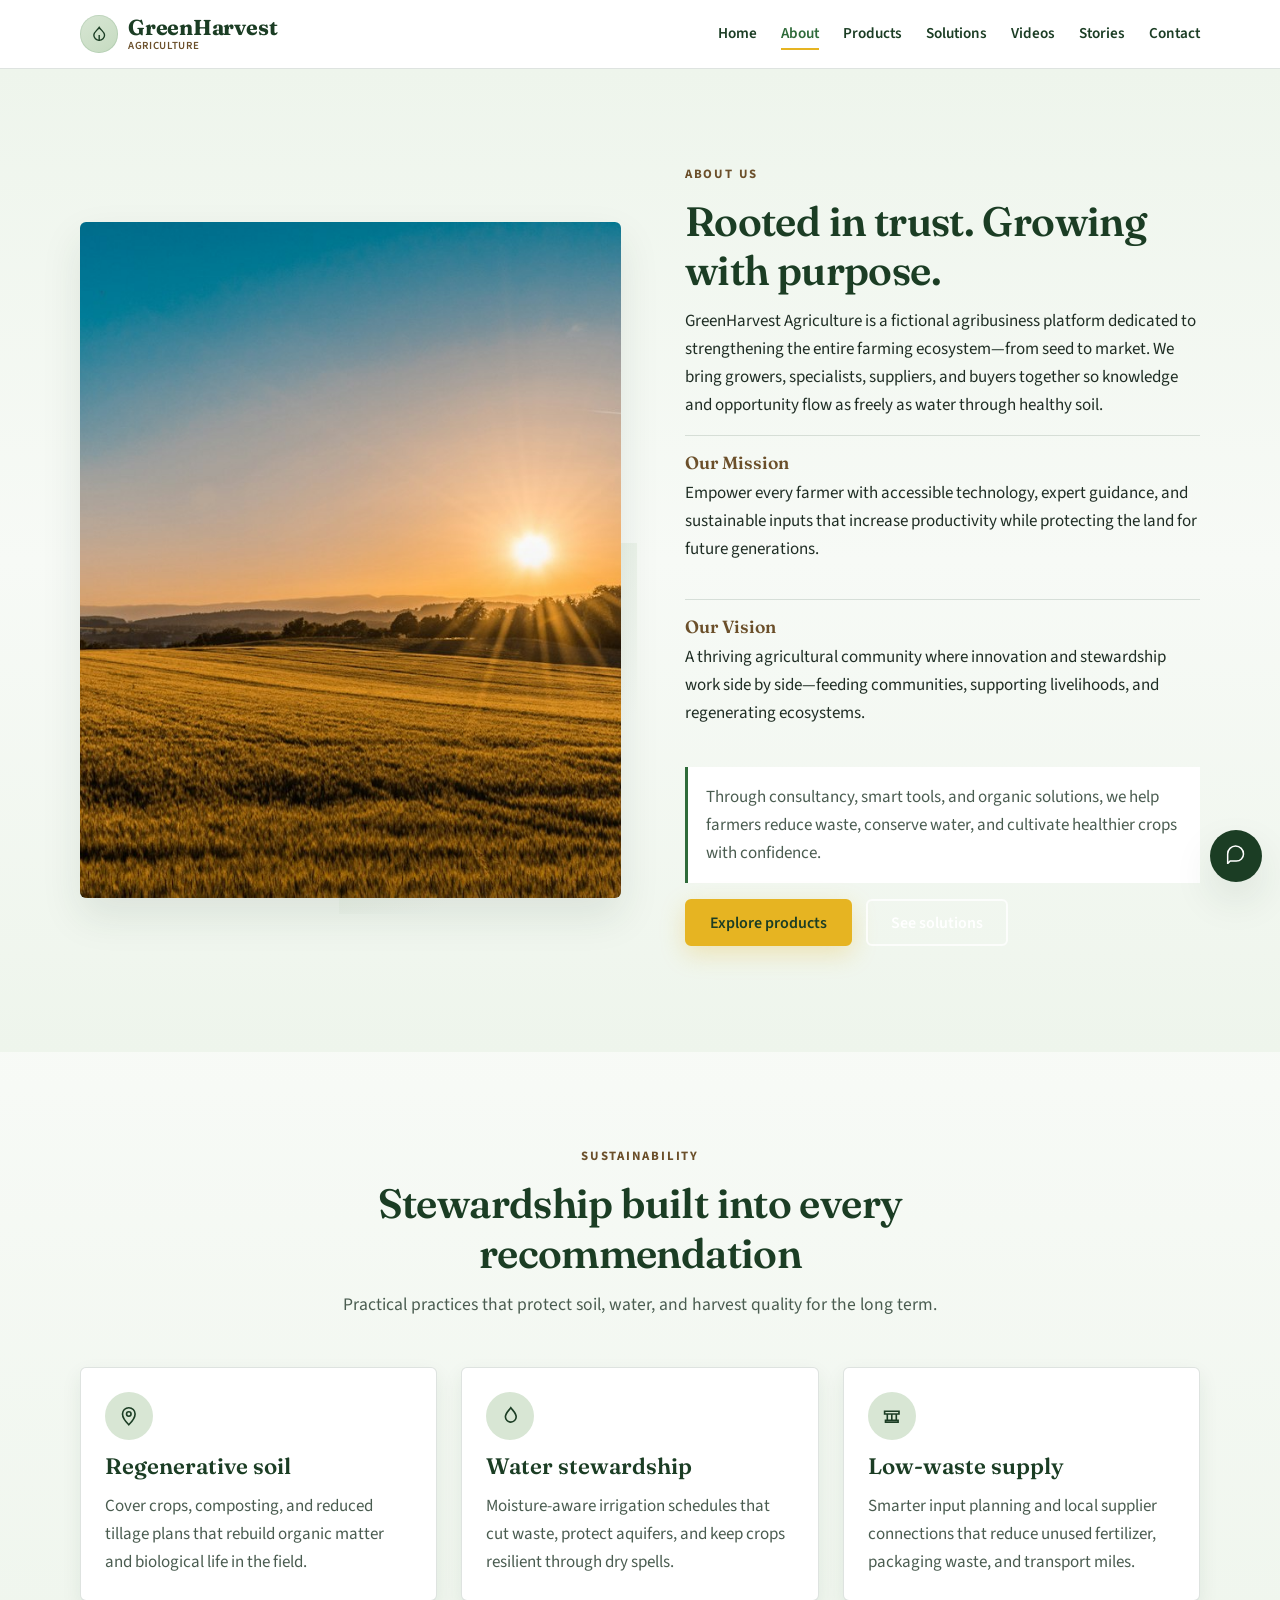
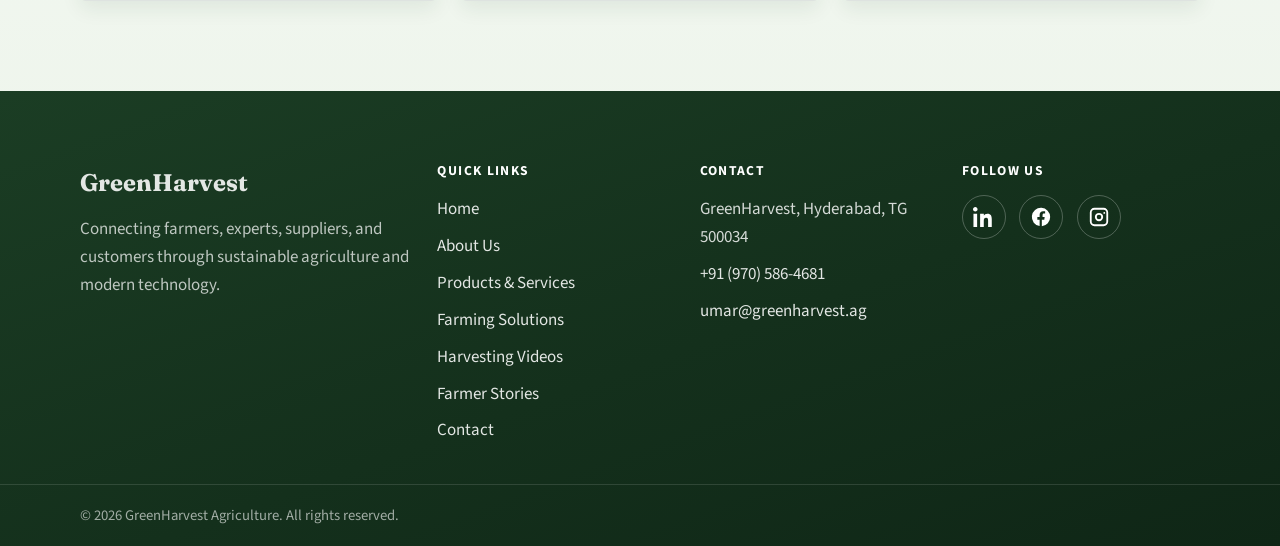
==== about.html @ 7342fdfa "Add multi-page tabs, Telugu videos, and product chatbot. Publish About/Products/Solutions/Stories/Co" ====
<!DOCTYPE html>
<html lang="en">
<head>
  <meta charset="UTF-8" />
  <meta name="viewport" content="width=device-width, initial-scale=1.0" />
  <meta name="description" content="Learn about GreenHarvest Agriculture mission, vision, and sustainability practices." />
  <title>About Us — GreenHarvest Agriculture</title>
  <link rel="preconnect" href="https://fonts.googleapis.com" />
  <link rel="preconnect" href="https://fonts.gstatic.com" crossorigin />
  <link href="https://fonts.googleapis.com/css2?family=Fraunces:opsz,wght@9..144,500;9..144,600;9..144,700&family=Source+Sans+3:wght@400;500;600;700&display=swap" rel="stylesheet" />
  <link rel="stylesheet" href="css/styles.css" />
</head>
<body>
  <a class="skip-link" href="#main">Skip to content</a>

  <header class="site-header" id="top">
    <nav class="nav" aria-label="Primary">
      <a class="nav__brand" href="index.html" aria-label="GreenHarvest home">
        <span class="icon-badge" aria-hidden="true">
          <svg viewBox="0 0 24 24" fill="none" stroke="currentColor" stroke-width="1.8"><path d="M12 3c-2.5 4-7 6.2-7 10a7 7 0 0 0 14 0c0-3.8-4.5-6-7-10z"/><path d="M12 13v8"/></svg>
        </span>
        <span class="nav__brand-text">
          <strong>GreenHarvest</strong>
          <small>Agriculture</small>
        </span>
      </a>
      <button class="nav__toggle" type="button" aria-expanded="false" aria-controls="nav-menu" aria-label="Open menu">
        <span class="nav__toggle-bar"></span>
        <span class="nav__toggle-bar"></span>
        <span class="nav__toggle-bar"></span>
      </button>
      <ul class="nav__menu" id="nav-menu">
        <li><a href="index.html" data-nav="home">Home</a></li>
        <li><a href="about.html" data-nav="about" class="is-active">About</a></li>
        <li><a href="products.html" data-nav="products">Products</a></li>
        <li><a href="solutions.html" data-nav="solutions">Solutions</a></li>
        <li><a href="videos.html" data-nav="videos">Videos</a></li>
        <li><a href="stories.html" data-nav="stories">Stories</a></li>
        <li><a href="contact.html" data-nav="contact">Contact</a></li>
      </ul>
    </nav>
  </header>

  <main id="main">
    <!-- About -->
    <section class="about section section--alt" id="about" aria-labelledby="about-heading">
      <div class="container about__grid">
        <div class="about__media reveal">
          <img
            src="images/about-rooted.jpg"
            alt="Sunrise over golden farmland—rooted in trust and growing with purpose"
            width="1200"
            height="900"
            loading="lazy"
          />
        </div>
        <div class="about__copy reveal">
          <p class="eyebrow">About Us</p>
          <h2 id="about-heading">Rooted in trust. Growing with purpose.</h2>
          <p>
            GreenHarvest Agriculture is a fictional agribusiness platform dedicated to strengthening the entire farming ecosystem—from seed to market. We bring growers, specialists, suppliers, and buyers together so knowledge and opportunity flow as freely as water through healthy soil.
          </p>
          <div class="about__mission">
            <h3>Our Mission</h3>
            <p>
              Empower every farmer with accessible technology, expert guidance, and sustainable inputs that increase productivity while protecting the land for future generations.
            </p>
          </div>
          <div class="about__mission">
            <h3>Our Vision</h3>
            <p>
              A thriving agricultural community where innovation and stewardship work side by side—feeding communities, supporting livelihoods, and regenerating ecosystems.
            </p>
          </div>
          <p class="about__impact">
            Through consultancy, smart tools, and organic solutions, we help farmers reduce waste, conserve water, and cultivate healthier crops with confidence.
          </p>
          <p>
            <a class="btn btn--primary" href="products.html">Explore products</a>
            <a class="btn btn--secondary" href="solutions.html" style="margin-left:0.65rem">See solutions</a>
          </p>
        </div>
      </div>
    </section>

    <!-- Sustainability -->
    <section class="sustain section" id="sustainability" aria-labelledby="sustain-heading">
      <div class="container">
        <header class="section__header section__header--center reveal">
          <p class="eyebrow">Sustainability</p>
          <h2 id="sustain-heading">Stewardship built into every recommendation</h2>
          <p class="section__lead">Practical practices that protect soil, water, and harvest quality for the long term.</p>
        </header>
        <div class="sustain__grid">
          <article class="sustain__card reveal">
            <a class="sustain__card-link" href="solutions.html#soil-health">
              <div class="icon-badge" aria-hidden="true">
                <svg viewBox="0 0 24 24" fill="none" stroke="currentColor" stroke-width="1.8"><path d="M12 22c4-4 7-7.5 7-12a7 7 0 1 0-14 0c0 4.5 3 8 7 12z"/><circle cx="12" cy="10" r="2.5"/></svg>
              </div>
              <h3>Regenerative soil</h3>
              <p>Cover crops, composting, and reduced tillage plans that rebuild organic matter and biological life in the field.</p>
            </a>
          </article>
          <article class="sustain__card reveal">
            <a class="sustain__card-link" href="solutions.html#water-management">
              <div class="icon-badge" aria-hidden="true">
                <svg viewBox="0 0 24 24" fill="none" stroke="currentColor" stroke-width="1.8"><path d="M12 3c-3 4-6 6.5-6 10a6 6 0 0 0 12 0c0-3.5-3-6-6-10z"/></svg>
              </div>
              <h3>Water stewardship</h3>
              <p>Moisture-aware irrigation schedules that cut waste, protect aquifers, and keep crops resilient through dry spells.</p>
            </a>
          </article>
          <article class="sustain__card reveal">
            <a class="sustain__card-link" href="products.html">
              <div class="icon-badge" aria-hidden="true">
                <svg viewBox="0 0 24 24" fill="none" stroke="currentColor" stroke-width="1.8"><path d="M4 7h16v3H4z"/><path d="M7 10v7"/><path d="M12 10v7"/><path d="M17 10v7"/><path d="M5 17h14v2H5z"/></svg>
              </div>
              <h3>Low-waste supply</h3>
              <p>Smarter input planning and local supplier connections that reduce unused fertilizer, packaging waste, and transport miles.</p>
            </a>
          </article>
        </div>
      </div>
    </section>
</main>

  <footer class="footer">
    <div class="container footer__grid">
      <div class="footer__brand">
        <a class="footer__logo" href="index.html">GreenHarvest</a>
        <p>
          Connecting farmers, experts, suppliers, and customers through sustainable agriculture and modern technology.
        </p>
      </div>
      <div class="footer__nav">
        <h3>Quick Links</h3>
        <ul>
          <li><a href="index.html">Home</a></li>
          <li><a href="about.html">About Us</a></li>
          <li><a href="products.html">Products &amp; Services</a></li>
          <li><a href="solutions.html">Farming Solutions</a></li>
          <li><a href="videos.html">Harvesting Videos</a></li>
          <li><a href="stories.html">Farmer Stories</a></li>
          <li><a href="contact.html">Contact</a></li>
        </ul>
      </div>
      <div class="footer__contact">
        <h3>Contact</h3>
        <ul>
          <li>GreenHarvest, Hyderabad, TG 500034</li>
          <li><a href="tel:+91-9705864681">+91 (970) 586-4681</a></li>
          <li><a href="mailto:umar@greenharvest.ag">umar@greenharvest.ag</a></li>
        </ul>
      </div>
      <div class="footer__social">
        <h3>Follow Us</h3>
        <ul class="social-links" aria-label="Social media">
          <li>
            <a href="https://www.linkedin.com/" target="_blank" rel="noopener noreferrer" aria-label="LinkedIn">
              <svg width="22" height="22" viewBox="0 0 24 24" fill="currentColor" aria-hidden="true"><path d="M4.98 3.5C4.98 4.88 3.86 6 2.5 6S0 4.88 0 3.5 1.12 1 2.5 1s2.48 1.12 2.48 2.5zM.5 8.5h4V23h-4V8.5zm7.5 0h3.84v1.98h.05c.53-1 1.84-2.05 3.79-2.05 4.05 0 4.8 2.67 4.8 6.14V23h-4v-6.6c0-1.57-.03-3.59-2.19-3.59-2.19 0-2.53 1.71-2.53 3.48V23h-4V8.5z"/></svg>
            </a>
          </li>
          <li>
            <a href="https://www.facebook.com/" target="_blank" rel="noopener noreferrer" aria-label="Facebook">
              <svg width="22" height="22" viewBox="0 0 24 24" fill="currentColor" aria-hidden="true"><path d="M22 12a10 10 0 1 0-11.5 9.9v-7H8v-3h2.5V9.5c0-2.5 1.5-3.9 3.8-3.9 1.1 0 2.2.2 2.2.2v2.4h-1.2c-1.2 0-1.6.8-1.6 1.5V12H16l-.4 3h-2.7v7A10 10 0 0 0 22 12z"/></svg>
            </a>
          </li>
          <li>
            <a href="https://www.instagram.com/" target="_blank" rel="noopener noreferrer" aria-label="Instagram">
              <svg width="22" height="22" viewBox="0 0 24 24" fill="currentColor" aria-hidden="true"><path d="M7 2h10a5 5 0 0 1 5 5v10a5 5 0 0 1-5 5H7a5 5 0 0 1-5-5V7a5 5 0 0 1 5-5zm0 2a3 3 0 0 0-3 3v10a3 3 0 0 0 3 3h10a3 3 0 0 0 3-3V7a3 3 0 0 0-3-3H7zm5 3.5A4.5 4.5 0 1 1 7.5 12 4.5 4.5 0 0 1 12 7.5zm0 2A2.5 2.5 0 1 0 14.5 12 2.5 2.5 0 0 0 12 9.5zM17.75 6.5a1 1 0 1 1-1 1 1 1 0 0 1 1-1z"/></svg>
            </a>
          </li>
        </ul>
      </div>
    </div>
    <div class="footer__bottom">
      <div class="container">
        <p>&copy; <span id="year"></span> GreenHarvest Agriculture. All rights reserved.</p>
      </div>
    </div>
  </footer>

  <script src="js/main.js"></script>
  <script src="js/chatbot.js"></script>
</body>
</html>
---- css/styles.css ----
/* =========================================================
   GreenHarvest Agriculture — Brand & Layout Styles
   Color psychology:
   - Green #2F6B3A — growth, nature, sustainability, trust (primary)
   - Dark green #1B3D24 — reliability, professionalism (nav/headings)
   - Earth brown #6B4F2A — soil, stability (secondary / eyebrows)
   - Yellow #E6B422 — optimism, energy, sunlight (CTAs / accents)
   - White / soft sage — cleanliness, clarity (backgrounds)
   ========================================================= */

:root {
  --green: #2f6b3a;
  --green-dark: #1b3d24;
  --green-mid: #3d8a4a;
  --sage: #d8e6d4;
  --sage-soft: #eef5ec;
  --earth: #6b4f2a;
  --earth-soft: #8a6a3d;
  --sun: #e6b422;
  --sun-deep: #c99712;
  --white: #ffffff;
  --off-white: #f7faf6;
  --text: #1f2d24;
  --text-muted: #4a5c50;
  --border: rgba(27, 61, 36, 0.14);
  --shadow: 0 18px 40px rgba(27, 61, 36, 0.1);
  --shadow-sm: 0 8px 20px rgba(27, 61, 36, 0.08);
  --radius: 6px;
  --space-1: 0.5rem;
  --space-2: 1rem;
  --space-3: 1.5rem;
  --space-4: 2rem;
  --space-5: 3rem;
  --font-display: "Fraunces", Georgia, "Times New Roman", serif;
  --font-body: "Source Sans 3", "Segoe UI", sans-serif;
  --container: 1120px;
  --header-h: 4.25rem;
  --ease: cubic-bezier(0.22, 1, 0.36, 1);
  --touch: 44px;
}

*,
*::before,
*::after {
  box-sizing: border-box;
}

html {
  scroll-behavior: smooth;
  scroll-padding-top: var(--header-h);
}

body {
  margin: 0;
  font-family: var(--font-body);
  font-size: 1.0625rem;
  line-height: 1.65;
  color: var(--text);
  background: var(--white);
  -webkit-font-smoothing: antialiased;
}

img {
  max-width: 100%;
  height: auto;
  display: block;
}

a {
  color: var(--green);
  text-decoration: none;
  transition: color 0.2s var(--ease);
}

a:hover {
  color: var(--green-dark);
}

a:focus-visible,
button:focus-visible,
input:focus-visible,
textarea:focus-visible {
  outline: 2px solid var(--sun);
  outline-offset: 3px;
}

h1,
h2,
h3 {
  font-family: var(--font-display);
  color: var(--green-dark);
  line-height: 1.2;
  font-weight: 600;
  margin: 0 0 0.75rem;
}

h1 {
  font-size: clamp(2.15rem, 5vw, 3.75rem);
  letter-spacing: -0.02em;
}

h2 {
  font-size: clamp(1.75rem, 3.2vw, 2.6rem);
  letter-spacing: -0.015em;
}

h3 {
  font-size: clamp(1.15rem, 2vw, 1.4rem);
}

p {
  margin: 0 0 1rem;
}

ul {
  margin: 0;
  padding: 0;
  list-style: none;
}

.visually-hidden {
  position: absolute;
  width: 1px;
  height: 1px;
  padding: 0;
  margin: -1px;
  overflow: hidden;
  clip: rect(0, 0, 0, 0);
  white-space: nowrap;
  border: 0;
}

.skip-link {
  position: absolute;
  left: 1rem;
  top: -100px;
  background: var(--green-dark);
  color: var(--white);
  padding: 0.6rem 1rem;
  z-index: 1000;
  border-radius: var(--radius);
}

.skip-link:focus {
  top: 1rem;
  color: var(--white);
}

.container {
  width: min(100% - 2.5rem, var(--container));
  margin-inline: auto;
}

.section {
  padding: clamp(3.5rem, 7vw, 6rem) 0;
}

.page-hero {
  padding: clamp(2.5rem, 5vw, 3.75rem) 0 0.5rem;
  background:
    linear-gradient(180deg, var(--sage-soft) 0%, transparent 100%);
  border-bottom: 1px solid var(--border);
}

.page-hero__inner h1 {
  margin-bottom: 0.65rem;
  max-width: 18ch;
}

.page-hero__lead {
  color: var(--text-muted);
  max-width: 40rem;
  margin-bottom: 0;
}

.section--alt {
  background:
    linear-gradient(180deg, var(--sage-soft) 0%, var(--off-white) 50%, var(--sage-soft) 100%);
}

.section__header {
  max-width: 40rem;
  margin-bottom: clamp(2rem, 4vw, 3rem);
}

.section__header--center {
  margin-inline: auto;
  text-align: center;
}

.section__lead {
  color: var(--text-muted);
  font-size: 1.1rem;
  margin-bottom: 0;
}

.eyebrow {
  display: inline-block;
  font-family: var(--font-body);
  font-size: 0.8rem;
  font-weight: 700;
  letter-spacing: 0.14em;
  text-transform: uppercase;
  color: var(--earth);
  margin: 0 0 0.75rem;
}

.icon-badge {
  width: 3rem;
  height: 3rem;
  display: inline-flex;
  align-items: center;
  justify-content: center;
  border-radius: 50%;
  background: var(--sage);
  color: var(--green-dark);
  margin-bottom: 0.85rem;
}

.icon-badge svg {
  width: 1.35rem;
  height: 1.35rem;
}

/* ---------- Buttons ---------- */

.btn {
  display: inline-flex;
  align-items: center;
  justify-content: center;
  gap: 0.4rem;
  min-height: var(--touch);
  font-family: var(--font-body);
  font-size: 1rem;
  font-weight: 600;
  line-height: 1;
  padding: 0.85rem 1.45rem;
  border-radius: var(--radius);
  border: 2px solid transparent;
  cursor: pointer;
  text-decoration: none;
  transition:
    background 0.25s var(--ease),
    color 0.25s var(--ease),
    border-color 0.25s var(--ease),
    transform 0.25s var(--ease),
    box-shadow 0.25s var(--ease);
}

.btn--sm {
  min-height: 2.5rem;
  padding: 0.65rem 1.1rem;
  font-size: 0.95rem;
}

.btn--primary {
  background: var(--sun);
  color: var(--green-dark);
  border-color: var(--sun);
  box-shadow: 0 8px 24px rgba(230, 180, 34, 0.28);
}

.btn--primary:hover {
  background: var(--sun-deep);
  border-color: var(--sun-deep);
  color: var(--green-dark);
  transform: translateY(-2px);
}

.btn--secondary {
  background: transparent;
  color: var(--white);
  border-color: rgba(255, 255, 255, 0.8);
}

.btn--secondary:hover {
  background: rgba(255, 255, 255, 0.14);
  color: var(--white);
  border-color: var(--white);
  transform: translateY(-2px);
}

.btn--text {
  background: transparent;
  color: var(--green);
  border: none;
  padding: 0.35rem 0;
  min-height: auto;
  font-weight: 700;
  box-shadow: none;
}

.btn--text::after {
  content: "";
  display: inline-block;
  width: 0.55rem;
  height: 0.55rem;
  margin-left: 0.45rem;
  border-right: 2px solid currentColor;
  border-top: 2px solid currentColor;
  transform: rotate(45deg) translateY(-1px);
  transition: transform 0.25s var(--ease);
}

.btn--text:hover {
  color: var(--earth);
}

.btn--text:hover::after {
  transform: rotate(45deg) translate(2px, -3px);
}

/* ---------- Header / Nav ---------- */

.site-header {
  position: sticky;
  top: 0;
  z-index: 100;
  background: rgba(255, 255, 255, 0.94);
  backdrop-filter: blur(12px);
  border-bottom: 1px solid var(--border);
}

.nav {
  position: relative;
  width: min(100% - 2.5rem, var(--container));
  margin-inline: auto;
  min-height: var(--header-h);
  display: flex;
  align-items: center;
  justify-content: space-between;
  gap: 1rem;
}

.nav__brand {
  display: inline-flex;
  align-items: center;
  gap: 0.65rem;
  font-family: var(--font-display);
  font-size: 1.35rem;
  font-weight: 700;
  color: var(--green-dark);
  letter-spacing: -0.01em;
}

.nav__brand .icon-badge {
  width: 2.35rem;
  height: 2.35rem;
  margin-bottom: 0;
  flex-shrink: 0;
  background: linear-gradient(145deg, var(--sage) 0%, #c5dbc0 100%);
  box-shadow: inset 0 0 0 1px rgba(47, 107, 58, 0.12);
}

.nav__brand .icon-badge svg {
  width: 1.15rem;
  height: 1.15rem;
}

.nav__brand-text {
  display: flex;
  flex-direction: column;
  line-height: 1.05;
}

.nav__brand-text strong {
  font-weight: 700;
}

.nav__brand-text small {
  font-family: var(--font-body);
  font-size: 0.68rem;
  font-weight: 600;
  letter-spacing: 0.06em;
  text-transform: uppercase;
  color: var(--earth);
}

.nav__brand:hover {
  color: var(--green);
}

.nav__brand:hover .icon-badge {
  background: var(--sun);
  color: var(--green-dark);
}

.nav__menu {
  display: flex;
  align-items: center;
  gap: 0.25rem 1.5rem;
}

.nav__menu a {
  color: var(--green-dark);
  font-weight: 600;
  font-size: 0.95rem;
  padding: 0.45rem 0;
  position: relative;
  min-height: var(--touch);
  display: inline-flex;
  align-items: center;
}

.nav__menu a::after {
  content: "";
  position: absolute;
  left: 0;
  bottom: 0.35rem;
  width: 100%;
  height: 2px;
  background: var(--sun);
  transform: scaleX(0);
  transform-origin: left;
  transition: transform 0.25s var(--ease);
}

.nav__menu a:hover,
.nav__menu a:focus-visible,
.nav__menu a.is-active {
  color: var(--green);
}

.nav__menu a:hover::after,
.nav__menu a:focus-visible::after,
.nav__menu a.is-active::after {
  transform: scaleX(1);
}

.nav__toggle {
  display: none;
  width: var(--touch);
  height: var(--touch);
  padding: 0;
  border: none;
  background: transparent;
  cursor: pointer;
  flex-direction: column;
  justify-content: center;
  align-items: center;
  gap: 5px;
}

.nav__toggle-bar {
  display: block;
  width: 1.35rem;
  height: 2px;
  background: var(--green-dark);
  transition: transform 0.25s var(--ease), opacity 0.2s ease;
}

.nav.is-open .nav__toggle-bar:nth-child(1) {
  transform: translateY(7px) rotate(45deg);
}

.nav.is-open .nav__toggle-bar:nth-child(2) {
  opacity: 0;
}

.nav.is-open .nav__toggle-bar:nth-child(3) {
  transform: translateY(-7px) rotate(-45deg);
}

/* ---------- Hero ---------- */

.hero {
  position: relative;
  min-height: min(92vh, 820px);
  min-height: min(92dvh, 820px);
  display: grid;
  align-items: center;
  overflow: hidden;
  color: var(--white);
}

.hero__media {
  position: absolute;
  inset: 0;
  background:
    url("https://images.unsplash.com/photo-1500382017468-9049fed747ef?auto=format&fit=crop&w=2000&q=80")
      center / cover no-repeat;
  transform: scale(1.04);
  animation: heroZoom 18s var(--ease) both;
}

.hero__scrim {
  position: absolute;
  inset: 0;
  background:
    linear-gradient(
      105deg,
      rgba(27, 61, 36, 0.72) 0%,
      rgba(27, 61, 36, 0.42) 45%,
      rgba(27, 61, 36, 0.18) 100%
    ),
    linear-gradient(to top, rgba(27, 61, 36, 0.4) 0%, transparent 45%);
}

.hero__pattern {
  display: none;
}

.hero__content {
  position: relative;
  z-index: 1;
  width: min(100% - 2.5rem, var(--container));
  margin-left: max(1.25rem, calc((100% - var(--container)) / 2));
  margin-right: auto;
  padding: clamp(3rem, 7vw, 5.5rem) 0;
  max-width: 40rem;
  animation: heroRise 1s var(--ease) both;
}

.hero__brand {
  font-family: var(--font-display);
  font-size: clamp(1.85rem, 4vw, 2.85rem);
  font-weight: 700;
  letter-spacing: -0.02em;
  margin: 0 0 0.7rem;
  color: var(--white);
  text-shadow: 0 2px 24px rgba(0, 0, 0, 0.25);
}

.hero__title {
  color: var(--white);
  margin-bottom: 0.85rem;
  max-width: 14ch;
}

.hero__subtitle {
  color: rgba(255, 255, 255, 0.92);
  font-size: clamp(1.02rem, 1.6vw, 1.18rem);
  max-width: 34rem;
  margin-bottom: 1.5rem;
}

.hero__actions {
  display: flex;
  flex-wrap: wrap;
  gap: 0.85rem;
}

@keyframes heroZoom {
  from { transform: scale(1.08); }
  to { transform: scale(1); }
}

@keyframes heroRise {
  from {
    opacity: 0;
    transform: translateY(24px);
  }
  to {
    opacity: 1;
    transform: translateY(0);
  }
}

/* ---------- Impact ---------- */

.impact {
  background:
    linear-gradient(180deg, var(--white) 0%, var(--sage-soft) 100%);
}

.impact__grid {
  display: grid;
  grid-template-columns: repeat(4, 1fr);
  gap: var(--space-3);
}

.stat {
  text-align: center;
  padding: var(--space-3) var(--space-2);
  background: var(--white);
  border: 1px solid var(--border);
  border-radius: var(--radius);
  box-shadow: var(--shadow-sm);
  transition: transform 0.25s var(--ease), box-shadow 0.25s var(--ease);
}

.stat:hover {
  transform: translateY(-3px);
  box-shadow: var(--shadow);
}

.stat .icon-badge {
  margin-inline: auto;
}

.stat__value {
  font-family: var(--font-display);
  font-size: clamp(1.75rem, 3vw, 2.25rem);
  font-weight: 700;
  color: var(--green-dark);
  margin: 0 0 0.35rem;
  line-height: 1.1;
}

.stat__label {
  margin: 0;
  color: var(--text-muted);
  font-weight: 600;
  font-size: 0.95rem;
}

/* ---------- About ---------- */

.about__grid {
  display: grid;
  grid-template-columns: 1.05fr 1fr;
  gap: clamp(2rem, 5vw, 4rem);
  align-items: center;
}

.about__media {
  position: relative;
}

.about__media::after {
  content: "";
  position: absolute;
  inset: auto -1rem -1rem auto;
  width: 55%;
  height: 55%;
  background:
    radial-gradient(circle at 30% 30%, rgba(230, 180, 34, 0.35), transparent 60%),
    linear-gradient(135deg, var(--sage) 0%, transparent 70%);
  z-index: -1;
  pointer-events: none;
}

.about__media img {
  width: 100%;
  aspect-ratio: 4 / 5;
  object-fit: cover;
  border-radius: var(--radius);
  box-shadow: var(--shadow);
}

.about__mission {
  padding: 1rem 0 0.25rem;
  border-top: 1px solid var(--border);
  margin-top: 1rem;
}

.about__mission h3 {
  color: var(--earth);
  font-size: 1.1rem;
  margin-bottom: 0.35rem;
}

.about__impact {
  margin-top: 1.25rem;
  padding: 1rem 1.15rem;
  background: var(--white);
  border-left: 3px solid var(--green);
  color: var(--text-muted);
}

/* ---------- Sustainability ---------- */

.sustain {
  background:
    url("https://images.unsplash.com/photo-1464226184884-fa280b87c399?auto=format&fit=crop&w=1800&q=70")
      center / cover no-repeat;
  position: relative;
}

.sustain::before {
  content: "";
  position: absolute;
  inset: 0;
  background: linear-gradient(180deg, rgba(247, 250, 246, 0.94) 0%, rgba(238, 245, 236, 0.96) 100%);
}

.sustain .container {
  position: relative;
  z-index: 1;
}

.sustain__grid {
  display: grid;
  grid-template-columns: repeat(3, 1fr);
  gap: var(--space-3);
}

.sustain__card {
  background: var(--white);
  border: 1px solid var(--border);
  border-radius: var(--radius);
  padding: var(--space-3);
  box-shadow: var(--shadow-sm);
  transition: transform 0.25s var(--ease), box-shadow 0.25s var(--ease);
}

.sustain__card:hover {
  transform: translateY(-3px);
  box-shadow: var(--shadow);
}

.sustain__card p {
  color: var(--text-muted);
  margin-bottom: 0;
}

/* ---------- Products ---------- */

.featured {
  display: grid;
  grid-template-columns: 1.15fr 1fr;
  gap: clamp(1.5rem, 3vw, 2.5rem);
  align-items: center;
  margin-bottom: clamp(2rem, 4vw, 3rem);
  padding: clamp(1rem, 2vw, 1.25rem);
  background: var(--white);
  border: 1px solid var(--border);
  border-left: 4px solid var(--sun);
  border-radius: var(--radius);
  box-shadow: var(--shadow-sm);
}

.featured__media img {
  width: 100%;
  aspect-ratio: 16 / 10;
  object-fit: cover;
  border-radius: var(--radius);
}

.featured__copy p {
  color: var(--text-muted);
}

.products__grid {
  display: grid;
  grid-template-columns: repeat(2, 1fr);
  gap: clamp(1.5rem, 3vw, 2.25rem);
}

.offer {
  position: relative;
  display: grid;
  grid-template-rows: auto 1fr;
  background: var(--white);
  border: 1px solid var(--border);
  border-radius: var(--radius);
  overflow: hidden;
  transition: transform 0.3s var(--ease), box-shadow 0.3s var(--ease), border-color 0.3s var(--ease);
}

.offer:hover,
.offer.is-open {
  transform: translateY(-4px);
  box-shadow: var(--shadow);
  border-color: rgba(47, 107, 58, 0.28);
}

.offer:focus-within {
  outline: 2px solid var(--sun);
  outline-offset: 2px;
}

.offer__toggle {
  position: absolute;
  inset: 0;
  z-index: 1;
  width: 100%;
  height: 100%;
  border: 0;
  background: transparent;
  cursor: pointer;
  padding: 0;
}

.offer__body {
  position: relative;
  z-index: 2;
  padding: 1.35rem 1.4rem 1.5rem;
  display: flex;
  flex-direction: column;
  gap: 0.35rem;
  pointer-events: none;
}

.offer__body .btn,
.offer__actions {
  pointer-events: auto;
}

.offer__media {
  position: relative;
  z-index: 0;
  pointer-events: none;
}

.offer__media img {
  width: 100%;
  aspect-ratio: 3 / 2;
  object-fit: cover;
  transition: transform 0.45s var(--ease);
}

.offer:hover .offer__media img,
.offer.is-open .offer__media img {
  transform: scale(1.04);
}

.offer__body > p {
  color: var(--text-muted);
  flex: 1;
}

.offer__details {
  margin: 0.35rem 0 0.5rem;
  padding: 0.75rem 0.9rem;
  background: var(--sage-soft);
  border-radius: var(--radius);
}

.offer__details ul {
  display: grid;
  gap: 0.4rem;
}

.offer__details li {
  position: relative;
  padding-left: 1.1rem;
  color: var(--text-muted);
  font-size: 0.95rem;
}

.offer__details li::before {
  content: "";
  position: absolute;
  left: 0;
  top: 0.55em;
  width: 0.45rem;
  height: 0.45rem;
  border-radius: 50%;
  background: var(--green);
}

.offer__actions {
  display: flex;
  flex-wrap: wrap;
  align-items: center;
  justify-content: space-between;
  gap: 0.75rem;
  margin-top: 0.5rem;
}

.offer.is-open .offer__expand::after {
  transform: rotate(135deg) translate(-1px, 1px);
}

/* ---------- Solutions ---------- */

.solutions__list {
  display: grid;
  gap: clamp(2.5rem, 5vw, 4rem);
}

.solution {
  display: grid;
  grid-template-columns: 1.1fr 1fr;
  gap: clamp(1.5rem, 4vw, 3.5rem);
  align-items: center;
}

.solution--reverse .solution__media {
  order: 2;
}

.solution--reverse .solution__copy {
  order: 1;
}

.solution__media img {
  width: 100%;
  aspect-ratio: 16 / 11;
  object-fit: cover;
  border-radius: var(--radius);
  box-shadow: var(--shadow);
}

.solution__copy > p {
  color: var(--text-muted);
  font-size: 1.05rem;
}

.solution__copy h3 {
  position: relative;
  padding-bottom: 0.65rem;
  margin-bottom: 0.9rem;
}

.solution__copy h3::after {
  content: "";
  position: absolute;
  left: 0;
  bottom: 0;
  width: 2.5rem;
  height: 3px;
  background: var(--sun);
}

/* ---------- Stories / Testimonials ---------- */

.stories__grid {
  display: grid;
  grid-template-columns: repeat(3, 1fr);
  gap: var(--space-3);
}

.story {
  margin: 0;
  background: var(--white);
  border: 1px solid var(--border);
  border-radius: var(--radius);
  padding: var(--space-3);
  box-shadow: var(--shadow-sm);
  display: grid;
  gap: 0.85rem;
  transition: transform 0.25s var(--ease), box-shadow 0.25s var(--ease);
}

.story:hover {
  transform: translateY(-3px);
  box-shadow: var(--shadow);
}

.story__photo {
  width: 4.5rem;
  height: 4.5rem;
  border-radius: 50%;
  object-fit: cover;
  border: 3px solid var(--sage);
}

.story blockquote {
  margin: 0;
}

.story blockquote p {
  font-family: var(--font-display);
  font-size: 1.05rem;
  line-height: 1.45;
  color: var(--green-dark);
  margin: 0;
}

.story figcaption {
  display: grid;
  gap: 0.15rem;
}

.story figcaption strong {
  color: var(--green-dark);
}

.story figcaption span {
  color: var(--text-muted);
  font-size: 0.92rem;
}

/* ---------- Contact ---------- */

.contact {
  background:
    linear-gradient(180deg, var(--off-white) 0%, var(--white) 100%);
}

.contact__grid {
  display: grid;
  grid-template-columns: 1fr 1.1fr;
  gap: clamp(2rem, 5vw, 4rem);
  align-items: start;
}

.contact__details {
  margin-top: 1.75rem;
  display: grid;
  gap: 1rem;
}

.contact__details li {
  display: grid;
  gap: 0.2rem;
}

.contact__label {
  font-size: 0.78rem;
  font-weight: 700;
  letter-spacing: 0.1em;
  text-transform: uppercase;
  color: var(--earth);
}

.contact__details a {
  color: var(--green-dark);
  font-weight: 600;
}

.contact__form {
  background: var(--white);
  border: 1px solid var(--border);
  border-radius: var(--radius);
  padding: clamp(1.5rem, 3vw, 2rem);
  box-shadow: var(--shadow);
}

.form__field {
  margin-bottom: 1.1rem;
}

.form__field label {
  display: block;
  font-weight: 600;
  color: var(--green-dark);
  margin-bottom: 0.4rem;
  font-size: 0.95rem;
}

.form__field input,
.form__field textarea {
  width: 100%;
  font: inherit;
  color: var(--text);
  background: var(--off-white);
  border: 1px solid var(--border);
  border-radius: var(--radius);
  padding: 0.8rem 0.95rem;
  min-height: var(--touch);
  transition: border-color 0.2s ease, background 0.2s ease;
}

.form__field textarea {
  min-height: 8rem;
  resize: vertical;
}

.form__field input:hover,
.form__field textarea:hover {
  border-color: rgba(47, 107, 58, 0.35);
}

.form__field input:focus,
.form__field textarea:focus {
  border-color: var(--green);
  background: var(--white);
}

.form__field input.is-invalid,
.form__field textarea.is-invalid {
  border-color: #b33a3a;
}

.form__error {
  display: block;
  min-height: 1.1em;
  margin-top: 0.3rem;
  font-size: 0.85rem;
  color: #b33a3a;
}

.form__success {
  margin: 1rem 0 0;
  padding: 0.85rem 1rem;
  background: var(--sage);
  color: var(--green-dark);
  font-weight: 600;
  border-radius: var(--radius);
}

.contact__form .btn--primary {
  width: 100%;
  margin-top: 0.25rem;
}


.sustain__card-link {
  display: block;
  color: inherit;
  text-decoration: none;
  height: 100%;
}

.sustain__card-link:hover h3,
.sustain__card-link:focus-visible h3 {
  color: var(--green);
}

.story__links {
  display: flex;
  flex-wrap: wrap;
  gap: 0.65rem 1rem;
  margin-top: 0.85rem;
}

.story__links a {
  font-weight: 600;
  font-size: 0.92rem;
  color: var(--green);
}

.story__links a:hover,
.story__links a:focus-visible {
  color: var(--earth);
}

/* ---------- Harvesting videos ---------- */

.videos__grid {
  display: grid;
  grid-template-columns: repeat(3, minmax(0, 1fr));
  gap: var(--space-3);
}

.video-card {
  background: var(--white);
  border: 1px solid var(--border);
  border-radius: var(--radius);
  overflow: hidden;
  box-shadow: var(--shadow-sm);
  display: flex;
  flex-direction: column;
  gap: 0.65rem;
  padding-bottom: 1.15rem;
}

.video-card__frame {
  position: relative;
  aspect-ratio: 16 / 9;
  background: var(--green-dark);
}

.video-card__frame iframe {
  position: absolute;
  inset: 0;
  width: 100%;
  height: 100%;
  border: 0;
}

.video-card h3 {
  margin: 0.85rem 1.15rem 0;
  color: var(--green-dark);
}

.video-card p {
  margin: 0 1.15rem;
  color: var(--text-muted);
  font-size: 0.98rem;
}

.video-card .btn--text {
  margin: 0.15rem 1.15rem 0;
  align-self: flex-start;
}

.videos__cta {
  margin-top: clamp(2rem, 4vw, 2.75rem);
  text-align: center;
  display: flex;
  flex-wrap: wrap;
  gap: 0.85rem;
  justify-content: center;
  align-items: center;
}

.videos__cta p {
  width: 100%;
  margin: 0 0 0.35rem;
  color: var(--text-muted);
  font-weight: 600;
}

@media (max-width: 900px) {
  .videos__grid {
    grid-template-columns: 1fr;
  }
}

/* ---------- Product chatbot ---------- */

.gh-chat {
  position: fixed;
  right: 1.15rem;
  bottom: 1.15rem;
  z-index: 1200;
  font-family: var(--font-body);
}

.gh-chat__launcher {
  display: inline-flex;
  align-items: center;
  justify-content: center;
  width: 3.25rem;
  height: 3.25rem;
  min-height: var(--touch);
  padding: 0;
  border: 0;
  border-radius: 50%;
  background: var(--green-dark);
  color: var(--white);
  font-weight: 600;
  cursor: pointer;
  box-shadow: var(--shadow);
}

.gh-chat__launcher:hover,
.gh-chat__launcher:focus-visible {
  background: var(--green);
}

.gh-chat__launcher-text {
  position: absolute;
  width: 1px;
  height: 1px;
  padding: 0;
  margin: -1px;
  overflow: hidden;
  clip: rect(0, 0, 0, 0);
  white-space: nowrap;
  border: 0;
}

.gh-chat__panel {
  position: absolute;
  right: 0;
  bottom: calc(100% + 0.75rem);
  width: min(92vw, 360px);
  max-height: min(72vh, 540px);
  display: none;
  flex-direction: column;
  background: var(--white);
  border: 1px solid var(--border);
  border-radius: 14px;
  box-shadow: var(--shadow);
  overflow: hidden;
}

.gh-chat.is-open .gh-chat__panel {
  display: flex;
}

.gh-chat__panel[hidden] {
  display: none !important;
}

.gh-chat__header {
  display: flex;
  justify-content: space-between;
  gap: 0.75rem;
  padding: 0.9rem 1rem;
  background: linear-gradient(135deg, var(--green-dark), var(--green));
  color: var(--white);
}

.gh-chat__title {
  margin: 0;
  font-family: var(--font-display);
  font-weight: 700;
  font-size: 1.05rem;
}

.gh-chat__subtitle {
  margin: 0.2rem 0 0;
  font-size: 0.85rem;
  opacity: 0.9;
}

.gh-chat__close {
  border: 0;
  background: transparent;
  color: var(--white);
  font-size: 1.5rem;
  line-height: 1;
  cursor: pointer;
  width: 2rem;
  height: 2rem;
}

.gh-chat__langs {
  display: flex;
  flex-wrap: wrap;
  gap: 0.4rem;
  align-items: center;
  padding: 0.65rem 0.85rem;
  border-bottom: 1px solid var(--border);
  background: var(--sage-soft);
}

.gh-chat__langs-label {
  font-size: 0.78rem;
  font-weight: 700;
  color: var(--earth);
  margin-right: 0.25rem;
}

.gh-chat__lang {
  border: 1px solid var(--border);
  background: var(--white);
  color: var(--green-dark);
  border-radius: 999px;
  padding: 0.28rem 0.65rem;
  font-size: 0.8rem;
  font-weight: 600;
  cursor: pointer;
}

.gh-chat__lang.is-active {
  background: var(--sun);
  border-color: var(--sun);
  color: var(--green-dark);
}

.gh-chat__messages {
  flex: 1;
  overflow-y: auto;
  padding: 0.85rem;
  display: flex;
  flex-direction: column;
  gap: 0.55rem;
  background: var(--off-white);
  min-height: 180px;
}

.gh-chat__bubble {
  max-width: 92%;
  padding: 0.65rem 0.8rem;
  border-radius: 12px;
  font-size: 0.92rem;
  line-height: 1.45;
}

.gh-chat__bubble--bot {
  align-self: flex-start;
  background: var(--white);
  border: 1px solid var(--border);
  color: var(--text);
}

.gh-chat__bubble--user {
  align-self: flex-end;
  background: var(--green);
  color: var(--white);
}

.gh-chat__chips {
  display: flex;
  flex-wrap: wrap;
  gap: 0.4rem;
  padding: 0.55rem 0.85rem;
  border-top: 1px solid var(--border);
}

.gh-chat__chip {
  border: 1px solid rgba(47, 107, 58, 0.28);
  background: var(--sage-soft);
  color: var(--green-dark);
  border-radius: 999px;
  padding: 0.28rem 0.7rem;
  font-size: 0.78rem;
  font-weight: 600;
  cursor: pointer;
}

.gh-chat__chip:hover,
.gh-chat__chip:focus-visible {
  background: var(--sun);
  border-color: var(--sun);
}

.gh-chat__form {
  display: grid;
  grid-template-columns: 1fr auto;
  gap: 0.45rem;
  padding: 0.7rem 0.85rem 0.9rem;
  border-top: 1px solid var(--border);
}

.gh-chat__form input {
  border: 1px solid var(--border);
  border-radius: 999px;
  padding: 0.55rem 0.85rem;
  font: inherit;
  min-width: 0;
}

.gh-chat__send {
  border: 0;
  border-radius: 999px;
  background: var(--sun);
  color: var(--green-dark);
  font-weight: 700;
  padding: 0.55rem 0.9rem;
  cursor: pointer;
}

.gh-chat__send:hover,
.gh-chat__send:focus-visible {
  background: var(--sun-deep);
}

@media (max-width: 520px) {
  .gh-chat {
    right: 0.75rem;
    bottom: 0.75rem;
  }

  .gh-chat__launcher-text {
    position: absolute;
    width: 1px;
    height: 1px;
    overflow: hidden;
    clip: rect(0, 0, 0, 0);
  }

  .gh-chat__launcher {
    width: 3.1rem;
    height: 3.1rem;
    justify-content: center;
    padding: 0;
  }
}

/* ---------- Footer ---------- */

.footer {
  background:
    linear-gradient(160deg, var(--green-dark) 0%, #14301c 55%, #0f2616 100%);
  color: rgba(255, 255, 255, 0.82);
  padding-top: clamp(3rem, 6vw, 4.5rem);
}

.footer a {
  color: rgba(255, 255, 255, 0.88);
}

.footer a:hover {
  color: var(--sun);
}

.footer__grid {
  display: grid;
  grid-template-columns: 1.4fr 1fr 1fr 1fr;
  gap: 2rem 1.5rem;
  padding-bottom: 2.5rem;
}

.footer__logo {
  font-family: var(--font-display);
  font-size: 1.5rem;
  font-weight: 700;
  color: var(--white);
  display: inline-block;
  margin-bottom: 0.75rem;
}

.footer__brand p {
  max-width: 22rem;
  color: rgba(255, 255, 255, 0.72);
}

.footer h3 {
  color: var(--white);
  font-family: var(--font-body);
  font-size: 0.85rem;
  font-weight: 700;
  letter-spacing: 0.1em;
  text-transform: uppercase;
  margin-bottom: 1rem;
}

.footer__nav ul,
.footer__contact ul {
  display: grid;
  gap: 0.55rem;
}

.social-links {
  display: flex;
  gap: 0.85rem;
}

.social-links a {
  display: inline-flex;
  align-items: center;
  justify-content: center;
  width: var(--touch);
  height: var(--touch);
  border: 1px solid rgba(255, 255, 255, 0.25);
  border-radius: 50%;
  color: var(--white);
  transition: background 0.25s var(--ease), border-color 0.25s var(--ease), color 0.25s var(--ease);
}

.social-links a:hover {
  background: var(--sun);
  border-color: var(--sun);
  color: var(--green-dark);
}

.footer__bottom {
  border-top: 1px solid rgba(255, 255, 255, 0.12);
  padding: 1.15rem 0;
  font-size: 0.92rem;
  color: rgba(255, 255, 255, 0.6);
}

.footer__bottom p {
  margin: 0;
}

/* ---------- Motion ---------- */

.reveal {
  opacity: 0;
  transform: translateY(24px);
  transition:
    opacity 0.7s var(--ease),
    transform 0.7s var(--ease);
}

.reveal.is-visible {
  opacity: 1;
  transform: translateY(0);
}

@media (prefers-reduced-motion: reduce) {
  html {
    scroll-behavior: auto;
  }

  .hero__media,
  .hero__content,
  .reveal,
  .offer__media img {
    animation: none !important;
    transition: none !important;
    opacity: 1;
    transform: none;
  }
}

/* ---------- Responsive ---------- */

@media (max-width: 960px) {
  .impact__grid {
    grid-template-columns: repeat(2, 1fr);
  }

  .about__grid,
  .featured,
  .solution,
  .contact__grid,
  .sustain__grid,
  .stories__grid,
  .footer__grid {
    grid-template-columns: 1fr 1fr;
  }

  .solution--reverse .solution__media,
  .solution--reverse .solution__copy {
    order: initial;
  }

  .featured,
  .sustain__grid,
  .stories__grid {
    grid-template-columns: 1fr;
  }

  .footer__brand {
    grid-column: 1 / -1;
  }
}

@media (max-width: 760px) {
  .nav__toggle {
    display: inline-flex;
  }

  .nav__menu {
    position: absolute;
    top: 100%;
    left: 0;
    right: 0;
    background: var(--white);
    border-bottom: 1px solid var(--border);
    flex-direction: column;
    align-items: stretch;
    gap: 0;
    padding: 0.5rem 1.25rem 1rem;
    display: none;
    box-shadow: var(--shadow-sm);
  }

  .nav.is-open .nav__menu {
    display: flex;
  }

  .nav__menu a {
    display: flex;
    padding: 0.85rem 0.25rem;
    border-bottom: 1px solid var(--border);
    min-height: var(--touch);
  }

  .nav__menu a::after {
    bottom: 0.15rem;
  }

  .nav__menu li:last-child a {
    border-bottom: none;
  }

  .hero {
    min-height: auto;
    align-items: end;
  }

  .hero__content {
    margin-left: 1.25rem;
    margin-right: 1.25rem;
    width: calc(100% - 2.5rem);
    padding: 2.5rem 0 2.25rem;
  }

  .hero__brand {
    font-size: clamp(1.55rem, 7vw, 2rem);
    margin-bottom: 0.45rem;
  }

  .hero__title {
    font-size: clamp(1.75rem, 7.5vw, 2.2rem);
    max-width: none;
    margin-bottom: 0.65rem;
  }

  .hero__subtitle {
    font-size: 0.98rem;
    margin-bottom: 1.15rem;
  }

  .hero__actions {
    flex-direction: column;
    align-items: stretch;
  }

  .hero__actions .btn {
    width: 100%;
  }

  .about__grid,
  .products__grid,
  .solution,
  .contact__grid,
  .impact__grid,
  .footer__grid {
    grid-template-columns: 1fr;
  }

  .about__media img {
    aspect-ratio: 16 / 11;
  }

  .about__media::after {
    display: none;
  }

  .offer__actions {
    flex-direction: column;
    align-items: stretch;
  }

  .offer__actions .btn {
    width: 100%;
    justify-content: center;
  }
}

@media (max-width: 480px) {
  .container,
  .nav {
    width: min(100% - 1.5rem, var(--container));
  }

  .hero__content {
    margin-left: 0.75rem;
    margin-right: 0.75rem;
    width: calc(100% - 1.5rem);
  }

  .stat {
    padding: var(--space-2);
  }
}
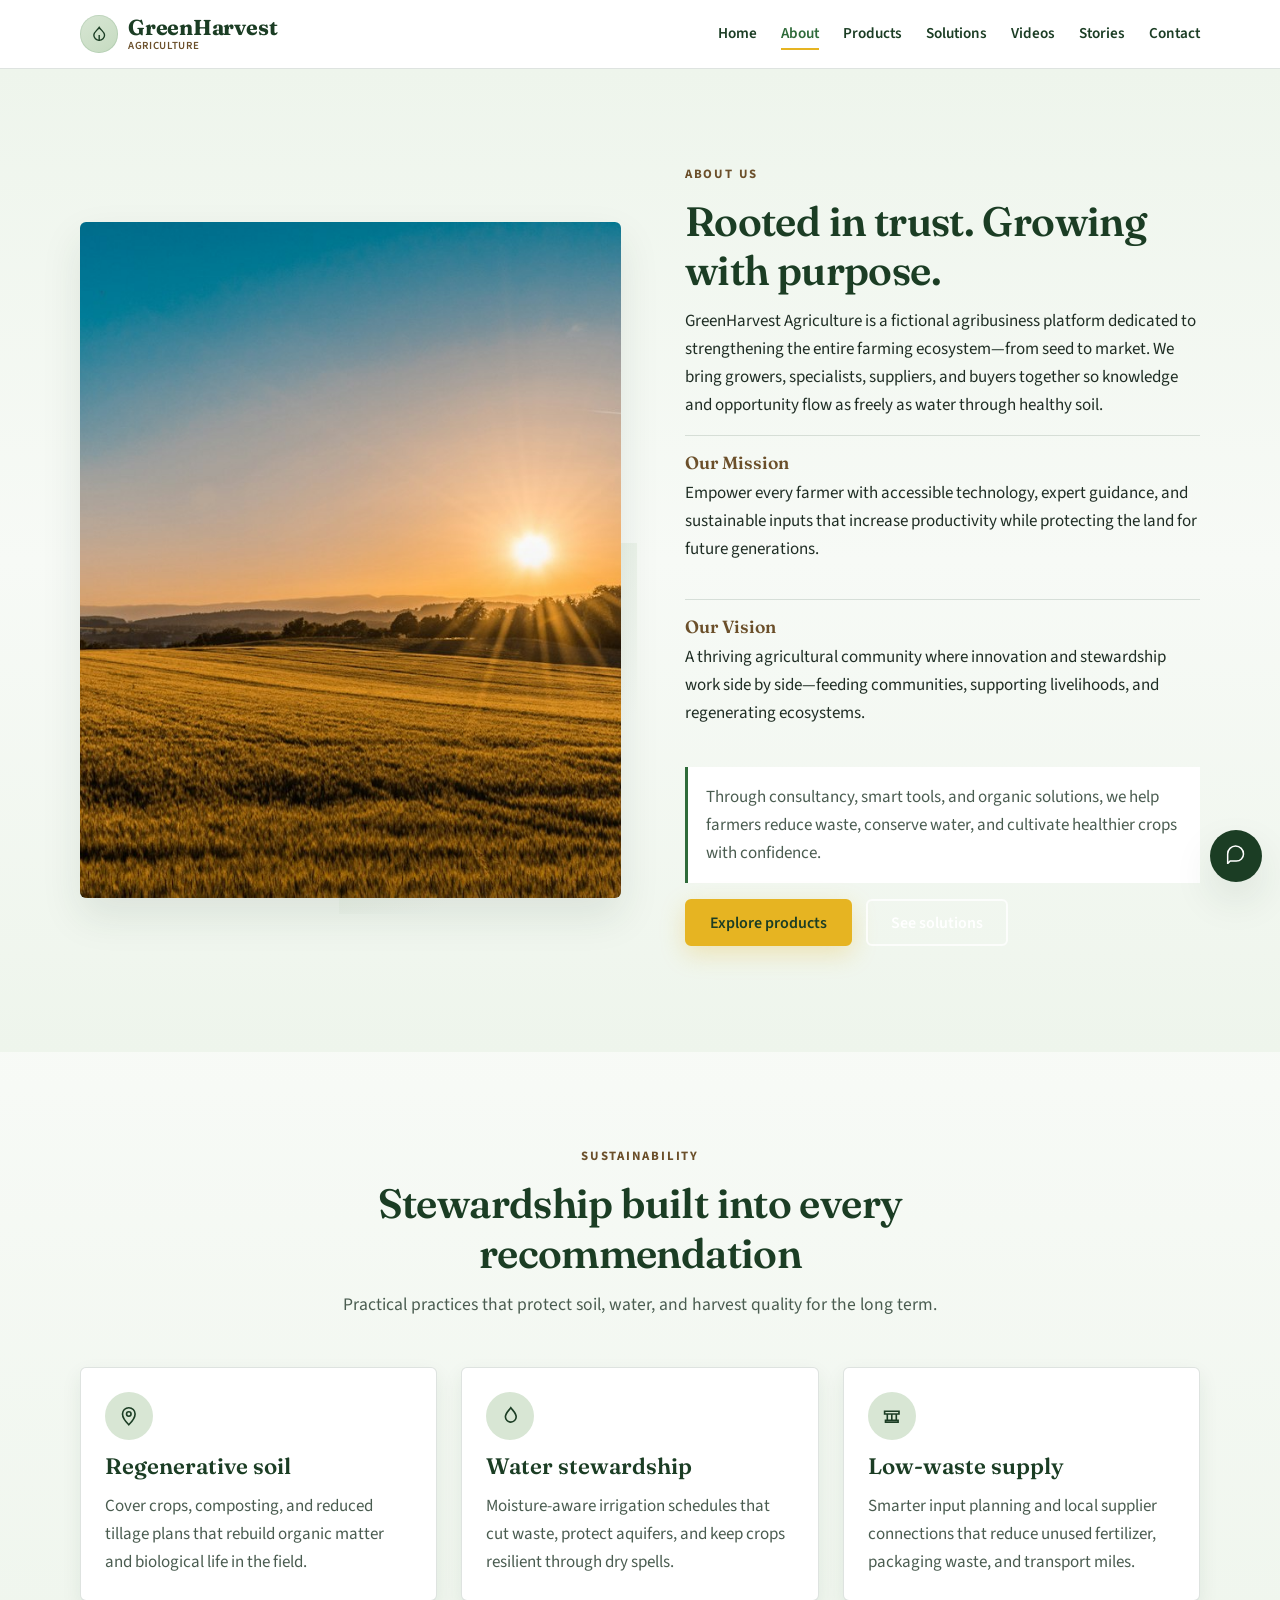
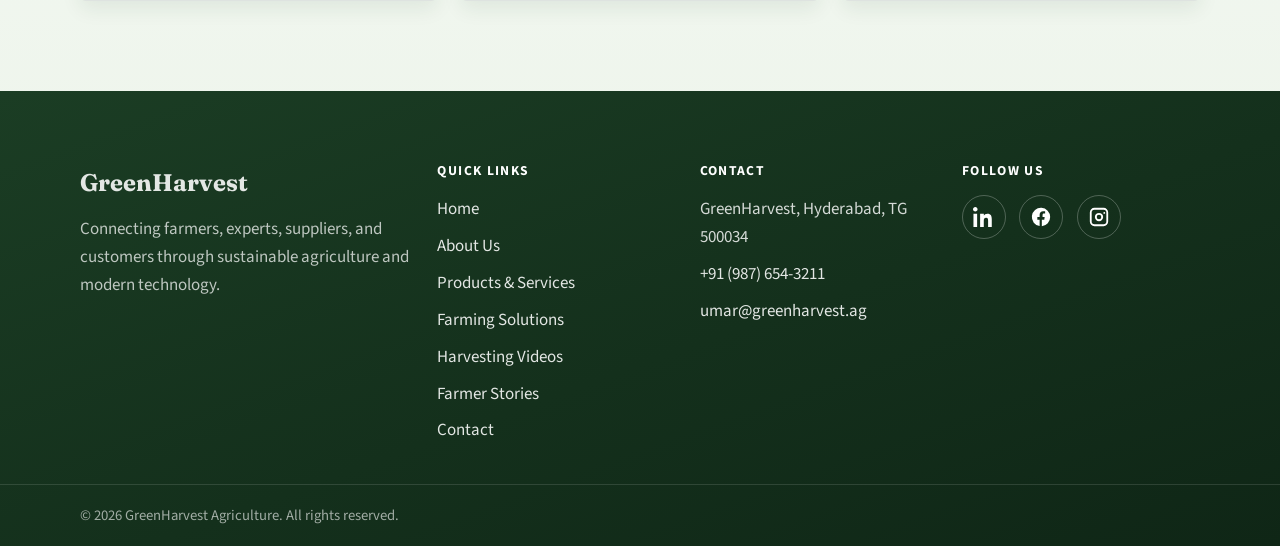
==== commit 95092ac5: "agri website" ====
--- a/about.html
+++ b/about.html
@@ -148,7 +148,7 @@
         <h3>Contact</h3>
         <ul>
           <li>GreenHarvest, Hyderabad, TG 500034</li>
-          <li><a href="tel:+91-9705864681">+91 (970) 586-4681</a></li>
+          <li><a href="tel:+91-9876543211">+91 (987) 654-3211</a></li>
           <li><a href="mailto:umar@greenharvest.ag">umar@greenharvest.ag</a></li>
         </ul>
       </div>
